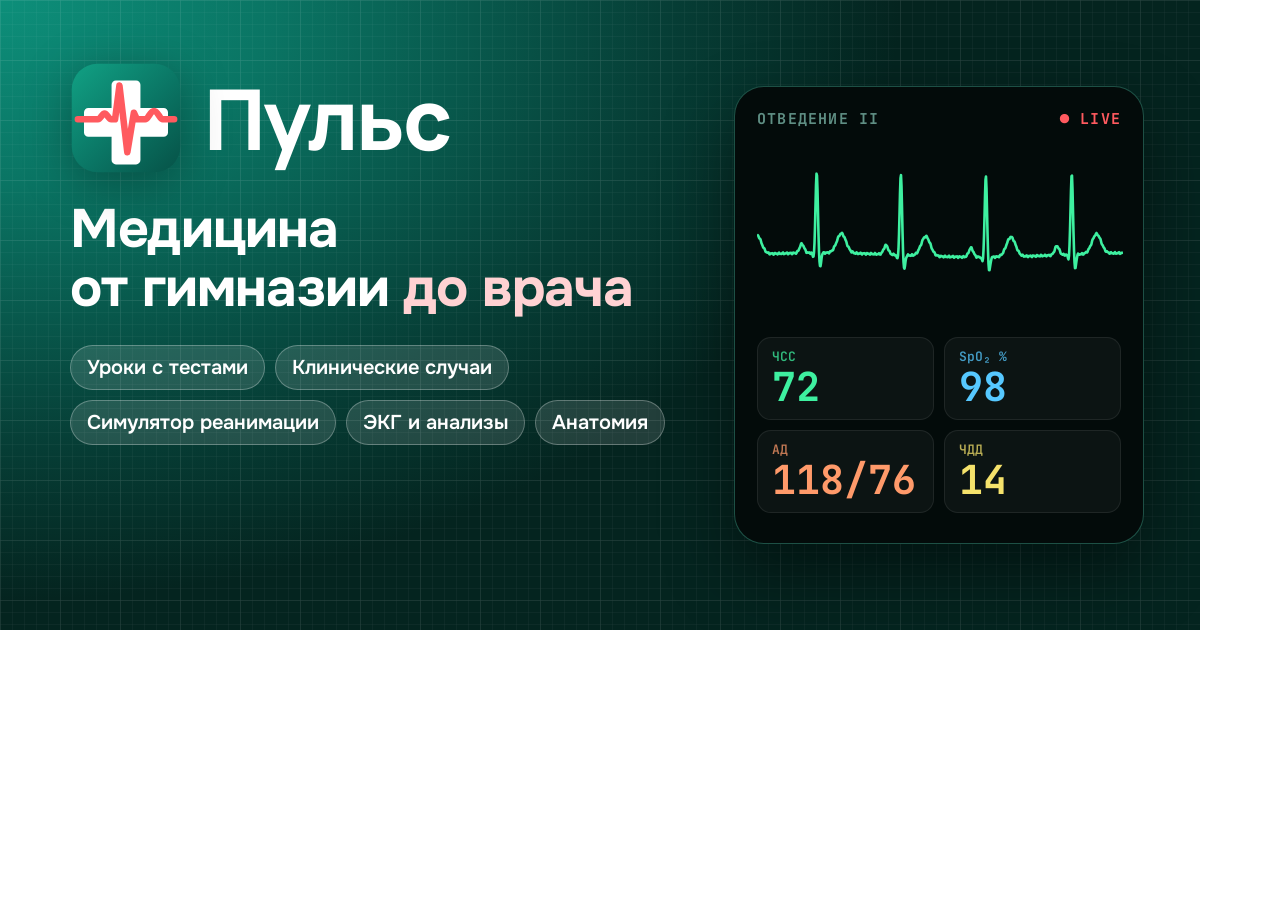
==== tools/brand/render.html @ 38bd4bc2 "Каркас платформы «Пульс»: движок, тренажёры, бренд, уровни 0–1 Co-Authored-By: Claude Opus 5.5 <nore" ====
<!doctype html>
<html lang="ru">
<head>
<meta charset="utf-8">
<link rel="stylesheet" href="https://fonts.googleapis.com/css2?family=Onest:wght@500;600;700&family=Manrope:wght@800&family=JetBrains+Mono:wght@600;700&display=swap">
<style>
  /* Фирменные цвета: хирургический зелёный и коралловый «пульс». */
  :root { --teal: #0a7564; --teal-d: #063d35; --teal-dd: #04241f; --coral: #ff5a5f; --mint: #4fd0b3; --paper: #edf3f1; }
  html, body { margin: 0; background: transparent; }
  .og { width: 1200px; height: 630px; box-sizing: border-box; position: relative; overflow: hidden; color: #fff;
        background: radial-gradient(900px 600px at 0% 0%, #0d8f7a 0%, var(--teal) 30%, var(--teal-d) 75%, var(--teal-dd) 100%);
        font-family: 'Onest', system-ui, sans-serif; }
  .grid { position: absolute; inset: 0; opacity: .14;
          background-image: linear-gradient(rgba(255,255,255,.5) 1px, transparent 1px), linear-gradient(90deg, rgba(255,255,255,.5) 1px, transparent 1px),
                            linear-gradient(rgba(255,255,255,.25) 1px, transparent 1px), linear-gradient(90deg, rgba(255,255,255,.25) 1px, transparent 1px);
          background-size: 60px 60px, 60px 60px, 12px 12px, 12px 12px; }
  .text { position: absolute; left: 70px; top: 62px; width: 640px; display: flex; flex-direction: column; gap: 26px; }
  .brandrow { display: flex; align-items: center; gap: 22px; }
  .brandrow svg { width: 112px; height: 112px; filter: drop-shadow(0 10px 24px rgba(0,0,0,.3)); }
  .word { font: 800 84px/1 'Manrope', sans-serif; letter-spacing: -0.03em; }
  h1 { margin: 0; font: 700 54px/1.1 'Onest', sans-serif; letter-spacing: -0.015em; }
  h1 em { font-style: normal; color: #ffd2d3; }
  .facts { display: flex; flex-wrap: wrap; gap: 10px; }
  .facts b { font: 600 20px 'Onest', sans-serif; padding: 9px 16px; border-radius: 999px; background: rgba(255,255,255,.12); border: 1px solid rgba(255,255,255,.28); }
  .mon { position: absolute; right: 56px; top: 86px; width: 410px; height: 458px; border-radius: 30px; background: #030b0a;
         border: 1px solid rgba(79,208,179,.35); box-shadow: 0 30px 70px rgba(0,0,0,.45); padding: 22px; box-sizing: border-box; display: flex; flex-direction: column; gap: 14px; }
  .mon-top { display: flex; justify-content: space-between; font: 700 15px 'JetBrains Mono', monospace; letter-spacing: .08em; color: #5f8f84; }
  .mon-top span:last-child { color: var(--coral); }
  .vit { display: grid; grid-template-columns: 1fr 1fr; gap: 10px; }
  .vit div { border-radius: 14px; background: rgba(255,255,255,.04); border: 1px solid rgba(255,255,255,.08); padding: 10px 14px; display: flex; flex-direction: column; }
  .vit small { font: 600 13px 'JetBrains Mono', monospace; opacity: .75; }
  .vit b { font: 700 40px/1.1 'JetBrains Mono', monospace; }
  .mark-only { width: var(--s); height: var(--s); }
</style>
</head>
<body>
<div id="root"></div>
<script>
  const params = new URLSearchParams(location.search);
  const mode = params.get('mode') || 'og';
  const size = +(params.get('size') || 512);

  // Знак: скруглённый квадрат, белый медицинский крест, коралловая линия ЭКГ поперёк.
  // simple=1 — версия для 16–32 px: толще линии, без мелких зубцов.
  function mark(simple) {
    const lw = simple ? 46 : 30;
    const trace = simple
      ? 'M40,262 L170,262 L212,118 L262,402 L300,262 L472,262'
      : 'M36,262 L128,262 C140,262 146,236 158,236 C170,236 176,262 188,262 L206,262 L226,108 L262,412 L292,232 L306,262 L344,262 C358,262 366,224 384,224 C402,224 410,262 424,262 L476,262';
    return `<svg viewBox="0 0 512 512" xmlns="http://www.w3.org/2000/svg">
      <defs><linearGradient id="g" x1="0" y1="0" x2="1" y2="1"><stop offset="0" stop-color="#11a184"/><stop offset=".55" stop-color="#0a7564"/><stop offset="1" stop-color="#065247"/></linearGradient></defs>
      <rect x="8" y="8" width="496" height="496" rx="${simple ? 96 : 118}" fill="url(#g)"/>
      <path d="M210,84 h92 a20,20 0 0 1 20,20 v106 h106 a20,20 0 0 1 20,20 v92 a20,20 0 0 1 -20,20 h-106 v106 a20,20 0 0 1 -20,20 h-92 a20,20 0 0 1 -20,-20 v-106 h-106 a20,20 0 0 1 -20,-20 v-92 a20,20 0 0 1 20,-20 h106 v-106 a20,20 0 0 1 20,-20 z" fill="#fff"/>
      <path d="${trace}" fill="none" stroke="#0a7564" stroke-width="${lw + 22}" stroke-linecap="round" stroke-linejoin="round" opacity="0"/>
      <path d="${trace}" fill="none" stroke="#ff5a5f" stroke-width="${lw}" stroke-linecap="round" stroke-linejoin="round"/>
    </svg>`;
  }

  const root = document.getElementById('root');
  if (mode === 'og') {
    root.innerHTML = `<div class="og"><div class="grid"></div>
      <div class="text">
        <div class="brandrow">${mark(false)}<span class="word">Пульс</span></div>
        <h1>Медицина<br>от гимназии <em>до врача</em></h1>
        <div class="facts"><b>Уроки с тестами</b><b>Клинические случаи</b><b>Симулятор реанимации</b><b>ЭКГ и анализы</b><b>Анатомия</b></div>
      </div>
      <div class="mon">
        <div class="mon-top"><span>ОТВЕДЕНИЕ II</span><span>● LIVE</span></div>
        <canvas id="ecg" width="366" height="180" style="width:366px;height:180px"></canvas>
        <div class="vit">
          <div style="color:#3ef0a0"><small>ЧСС</small><b>72</b></div>
          <div style="color:#56c8ff"><small>SpO₂ %</small><b>98</b></div>
          <div style="color:#ff9a6a"><small>АД</small><b>118/76</b></div>
          <div style="color:#f5e26b"><small>ЧДД</small><b>14</b></div>
        </div>
      </div></div>`;
    // Линия ЭКГ — тем же движком, что и на сайте
    const s = document.createElement('script');
    s.src = '../../assets/js/ecg-engine.js';
    window.MED = {};
    s.onload = () => {
      const c = document.getElementById('ecg'), ctx = c.getContext('2d');
      const dpr = 2; c.width = 366 * dpr; c.height = 180 * dpr; ctx.scale(dpr, dpr);
      const strip = MED.ecg.build('sinus', { seed: 'og-pulse', rate: 72, duration: 5 });
      ctx.strokeStyle = '#3ef0a0'; ctx.lineWidth = 2.6; ctx.lineJoin = 'round'; ctx.beginPath();
      for (let x = 0; x <= 366; x += 0.5) { const y = 112 - MED.ecg.value(strip, 0.35 + x / 366 * 3.6) * 70; x ? ctx.lineTo(x, y) : ctx.moveTo(x, y); }
      ctx.stroke();
      document.body.dataset.ready = '1';
    };
    document.head.appendChild(s);
  } else {
    root.innerHTML = `<div class="mark-only" style="--s:${size}px">${mark(size <= 48)}</div>`;
    document.body.dataset.ready = '1';
  }
</script>
</body>
</html>
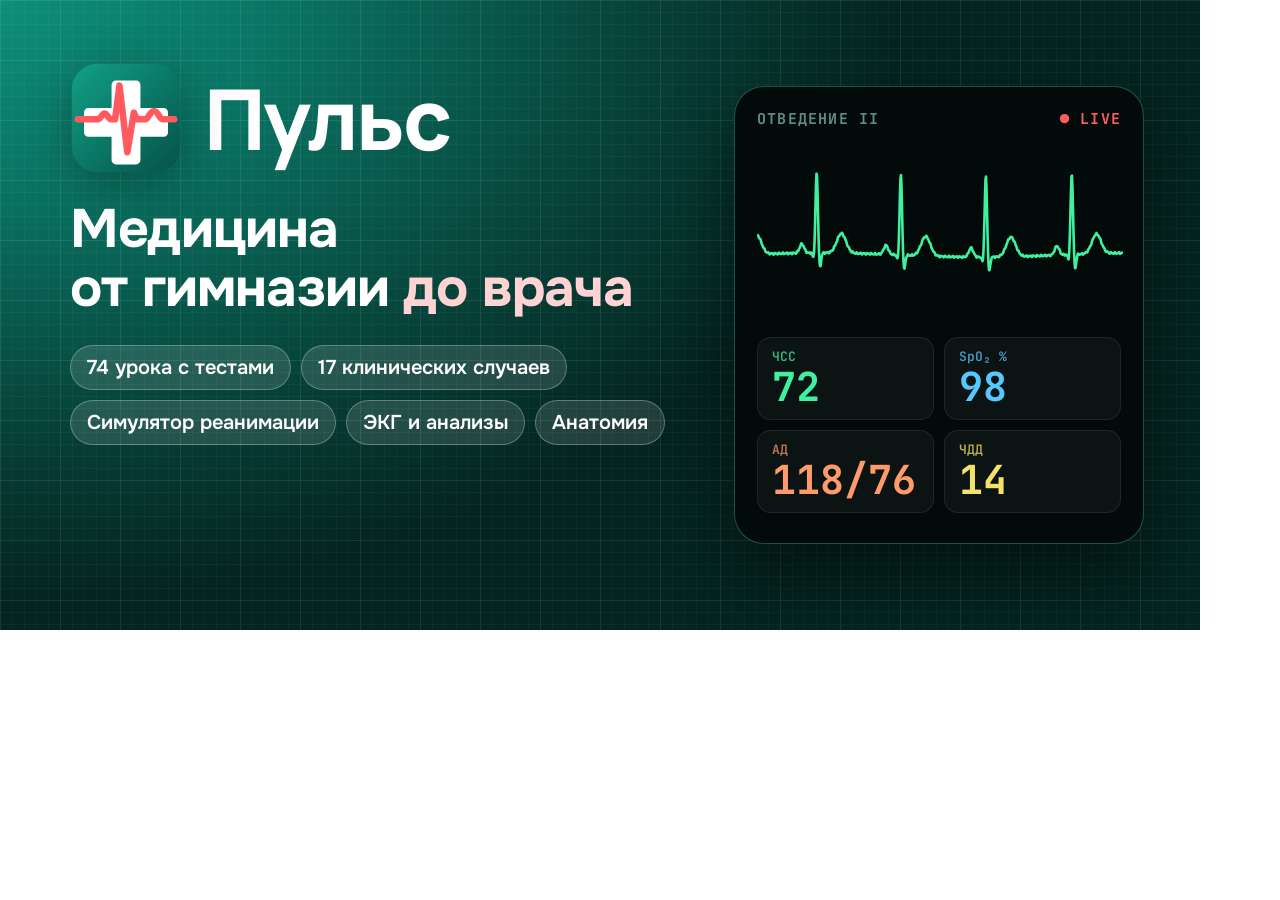
==== commit 525f5fa1: "Случаи, загадки, история, мнемоники, валидатор, баланс симулятора, README и превью Co-Authored-By: C" ====
--- a/tools/brand/render.html
+++ b/tools/brand/render.html
@@ -62,7 +62,7 @@
       <div class="text">
         <div class="brandrow">${mark(false)}<span class="word">Пульс</span></div>
         <h1>Медицина<br>от гимназии <em>до врача</em></h1>
-        <div class="facts"><b>Уроки с тестами</b><b>Клинические случаи</b><b>Симулятор реанимации</b><b>ЭКГ и анализы</b><b>Анатомия</b></div>
+        <div class="facts"><b>74 урока с тестами</b><b>17 клинических случаев</b><b>Симулятор реанимации</b><b>ЭКГ и анализы</b><b>Анатомия</b></div>
       </div>
       <div class="mon">
         <div class="mon-top"><span>ОТВЕДЕНИЕ II</span><span>● LIVE</span></div>
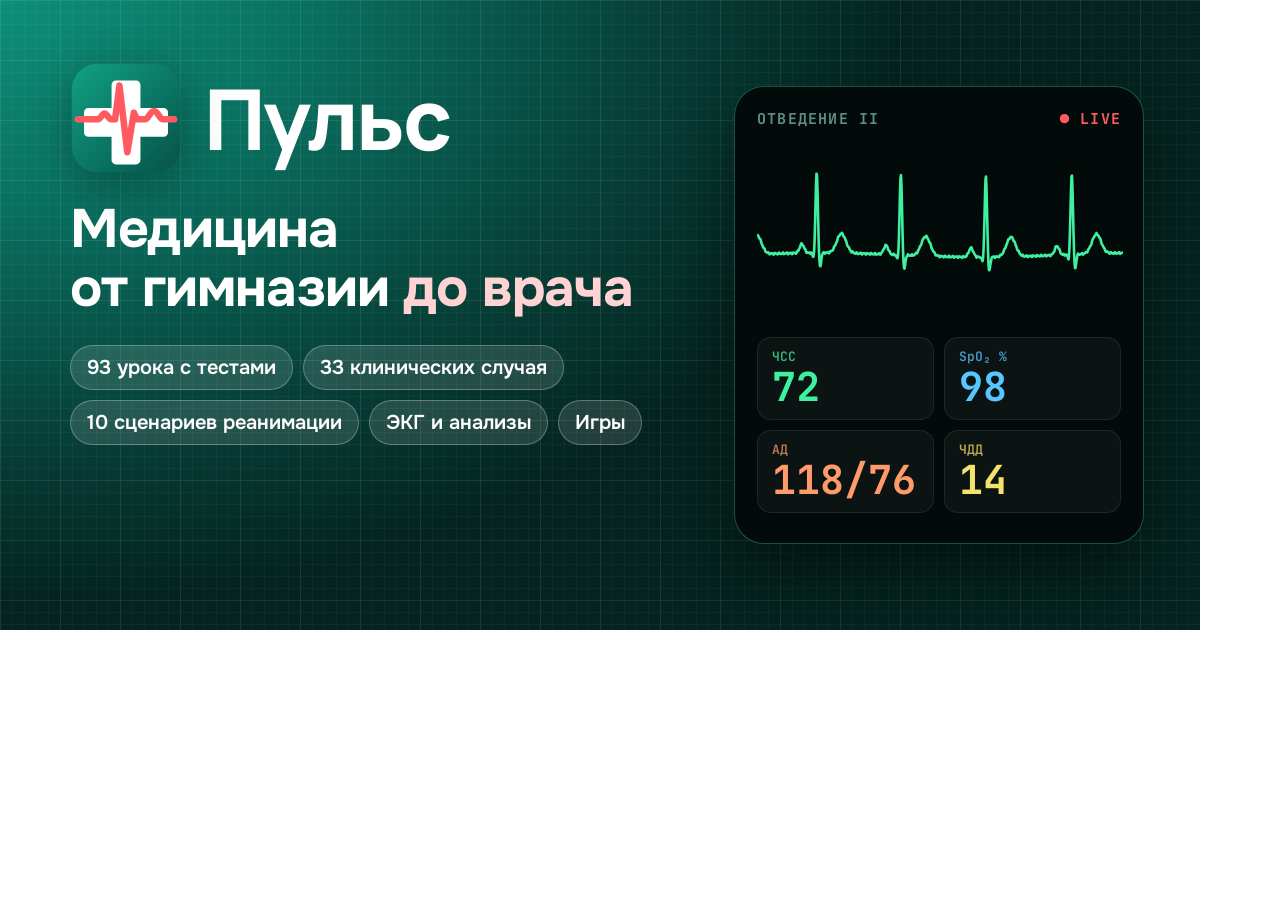
==== commit fabe4d67: "Расширение: +19 уроков, +16 клинических случаев, +3 сценария симулятора, +32 болезни, +32 препарата," ====
--- a/tools/brand/render.html
+++ b/tools/brand/render.html
@@ -62,7 +62,7 @@
       <div class="text">
         <div class="brandrow">${mark(false)}<span class="word">Пульс</span></div>
         <h1>Медицина<br>от гимназии <em>до врача</em></h1>
-        <div class="facts"><b>74 урока с тестами</b><b>17 клинических случаев</b><b>Симулятор реанимации</b><b>ЭКГ и анализы</b><b>Анатомия</b></div>
+        <div class="facts"><b>93 урока с тестами</b><b>33 клинических случая</b><b>10 сценариев реанимации</b><b>ЭКГ и анализы</b><b>Игры</b></div>
       </div>
       <div class="mon">
         <div class="mon-top"><span>ОТВЕДЕНИЕ II</span><span>● LIVE</span></div>
